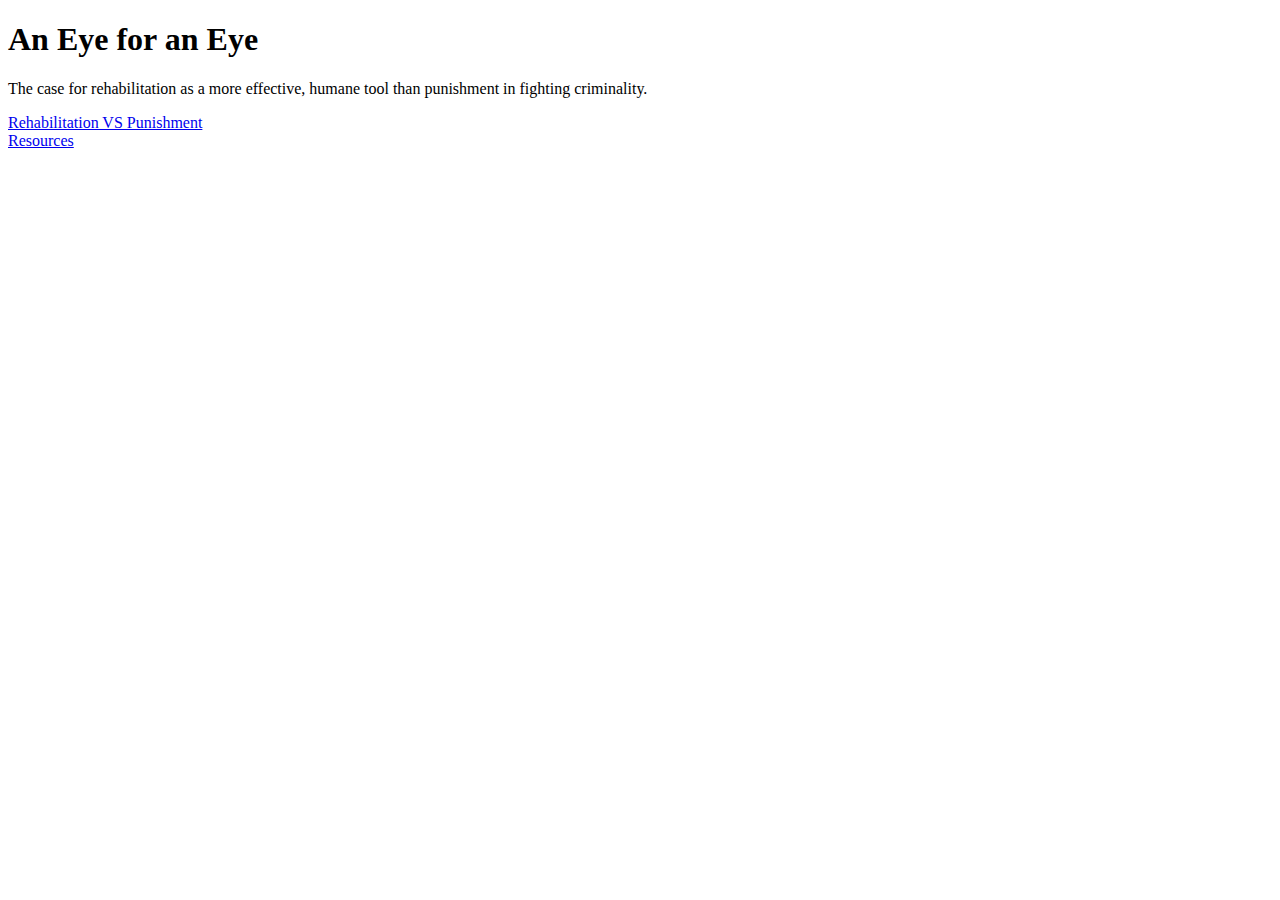
==== index.html @ 879fb7f0 "Add files via upload" ====
<!DOCTYPE html>
<html>
    <head>
        <meta charset="UTF-8">
		<meta name="author" content="Maddy Tiu">
		<meta name="keywords" content="Project Prototype">
		<meta name="revised" content="24-12-2021">

        <title>AN EYE FOR AN EYE</title>

        <link rel="stylesheet" href="./css/styles.css">
    </head>

    <body>
        <header id="home">
            <h1>An Eye for an Eye</h1>
            <p>The case for rehabilitation as a more effective, humane tool than punishment in fighting criminality.</p>
            <a href="./htdocs/content.html" class="navi_home">Rehabilitation VS Punishment</a>
        </header>

        <footer class="sources">
            <a href="./htdocs/resources.html" class="navi_home">Resources</a>
        </footer>
    </body>
</html>
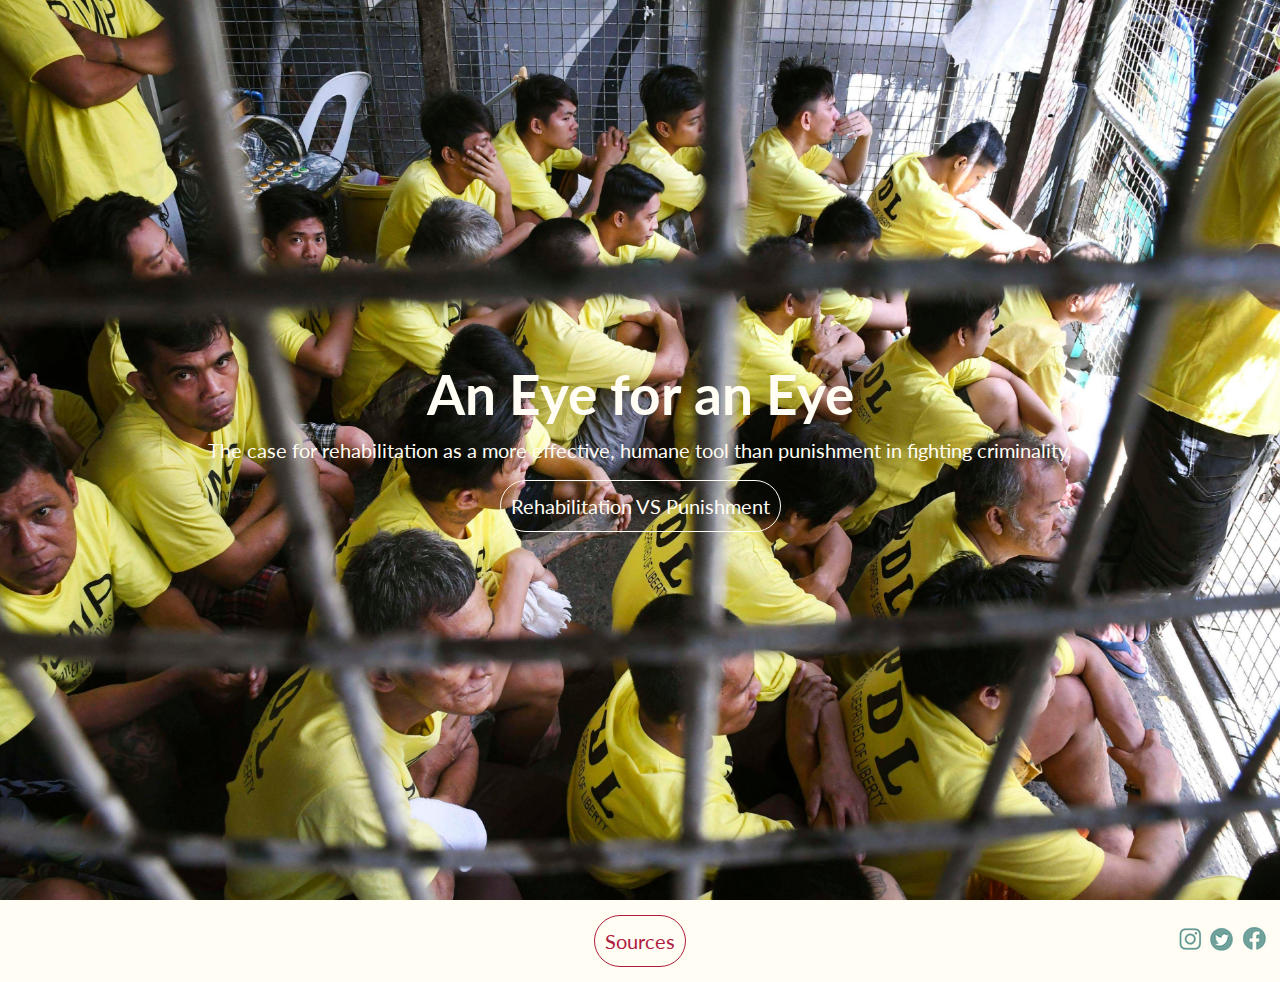
==== commit a0d35916: "Add files via upload" ====
--- a/index.html
+++ b/index.html
@@ -19,7 +19,10 @@
         </header>
 
         <footer class="sources">
-            <a href="./htdocs/resources.html" class="navi_home">Resources</a>
+            <a href="./htdocs/resources.html" class="navi_source">Sources</a>
+            <a href="https://www.facebook.com/maddy.tiu.7" class="fb" ></a>
+            <a href="https://twitter.com/CatWorkers" class="twt"></a>
+            <a href="https://www.instagram.com/maddy.st/" class="ig"></a>
         </footer>
     </body>
 </html>--- a/css/styles.css
+++ b/css/styles.css
@@ -0,0 +1,227 @@
+@import url('https://fonts.googleapis.com/css2?family=Lato&family=Roboto:ital,wght@0,100;1,100&display=swap');
+
+* {
+    margin: 0;
+    padding: 0;
+    text-decoration: none;
+    box-sizing: border-box;
+    font-family: 'Lato', sans-serif;
+}
+
+body {
+    font-size: 20px;
+    line-height: 1.5;
+    color: #FFFDF4;
+}
+
+#page2 {
+    background-color: #FFFDF4;
+    margin-left: 30px;
+    margin-right: 30px;
+    position: absolute;
+    color: #000004;
+}
+
+#page3 {
+    background-color: #FFFDF4;
+    margin-left: 30px;
+    margin-right: 30px;
+    color: #000004;
+}
+
+#page4 {
+    background-color: #FFFDF4;
+    margin-left: 30px;
+    margin-right: 30px;
+    color: #000004;
+    display: grid;
+}
+
+#home {
+    display: flex;
+    padding: 0px 15px;
+    background-image: url('../images/homepage.jpg');
+    height: 100vh;
+    background-position: center;
+    background-size: cover;
+    text-align: center;
+    flex-direction: column;
+    justify-content: center;
+    align-items: center;
+}
+
+#home h1 {
+    font-size: 55px;
+}
+
+.navi_home {
+    color: #FFFDF4;
+    text-decoration: none;
+    padding: 10px 10px;
+    border: solid #FFFDF4 1px;
+    border-radius: 30px;
+    margin-top: 15px;
+    margin-bottom: 15px;
+}
+
+.navi_source {
+    color: #AF1B3F;
+    text-decoration: none;
+    padding: 10px 10px;
+    border: solid #AF1B3F 1px;
+    border-radius: 30px;
+    margin-top: 15px;
+    margin-bottom: 15px;
+}
+
+.link {
+    text-decoration: none;
+    color: #065A82;
+}
+
+a.link:hover {
+    color: #AF1B3F;
+}
+
+a.navi_home:hover {
+    color: #AF1B3F;
+    background-color: #FFFDF4;
+}
+
+a.navi_page:hover {
+    color: black;
+    background-color: #AF1B3F;
+}
+
+a.navi_source:hover {
+    color: black;
+    background-color: #AF1B3F;
+}
+
+.sources {
+    background-color: #FFFDF4;
+    color:  #AF1B3F;
+    display: flex;
+    align-items: center;
+    justify-content: center;
+    margin: 0;
+    padding: 0;
+}
+
+.navi_page {
+    color:  #AF1B3F;
+    padding: 10px 10px;
+    border: solid  #AF1B3F 1px;
+    border-radius: 30px;
+    margin-top: 20px;
+    float: right;
+    margin-left: 10px;
+}
+
+.title {
+    display: block;
+    float: left;
+    margin-top: 15px;
+    margin-bottom: 15px;
+    color: #AF1B3F;
+}
+
+.text {
+    margin: 25px 0px;
+    display: inline-block;
+
+}
+
+.container {
+    display: flex;
+    align-items: center;
+    justify-content: center;
+    float: none;
+}
+
+.content_pic {
+    height: 29vh;
+    width: 30vw;
+    padding: 15px;
+    object-fit: cover;
+    transition: 0.6s;
+}
+
+.endnote {
+    font-size: 20px;
+    color: #AF1B3F;
+    text-align: center;
+    margin: 30px 0px 50px 0px;
+}
+
+.vid {
+    height: 100%;
+    width: 100%;
+    padding: 15px 60px;
+}
+
+figcaption {
+    font-size: 10px;
+    text-align: center;
+}
+
+.container a:hover {
+    filter: drop-shadow(0px 0px 10px rgba(0, 0, 0, 0.6))
+}
+
+.fb {
+    position: absolute;
+    right: 10px;
+    background: url(../images/sprites.png) no-repeat -47px -6px;
+    background-position: -5px -39px;
+    width: 39px;
+    height: 38px;
+}
+
+.twt {
+    position: absolute;
+    right: 40px;
+    background: url(../images/sprites.png) no-repeat -47px -6px;
+    background-position: -41px -38px;
+    width: 39px;
+    height: 38px;
+}
+
+.ig {
+    position: absolute;
+    right: 70px;
+    background: url(../images/sprites.png) no-repeat -47px -6px;
+    background-position: -75px -39px;
+    width: 39px;
+    height: 38px;
+}
+
+.container2 {
+    display: flex;
+    flex-direction: column;
+    align-items: center;
+    justify-content: center;
+    float: none;
+}
+
+.contentpic2 {
+    height: 66vh;
+    width: 51vw;
+    padding: 0px;
+    object-fit: cover;
+    transition: 0.6s;
+}
+
+.contentpic2:hover {
+    filter: drop-shadow(0px 0px 10px rgba(0, 0, 0, 0.6));
+}
+
+.endnote:hover {
+    color: #065A82;
+    transition: 0.6s;
+}
+
+
+
+
+
